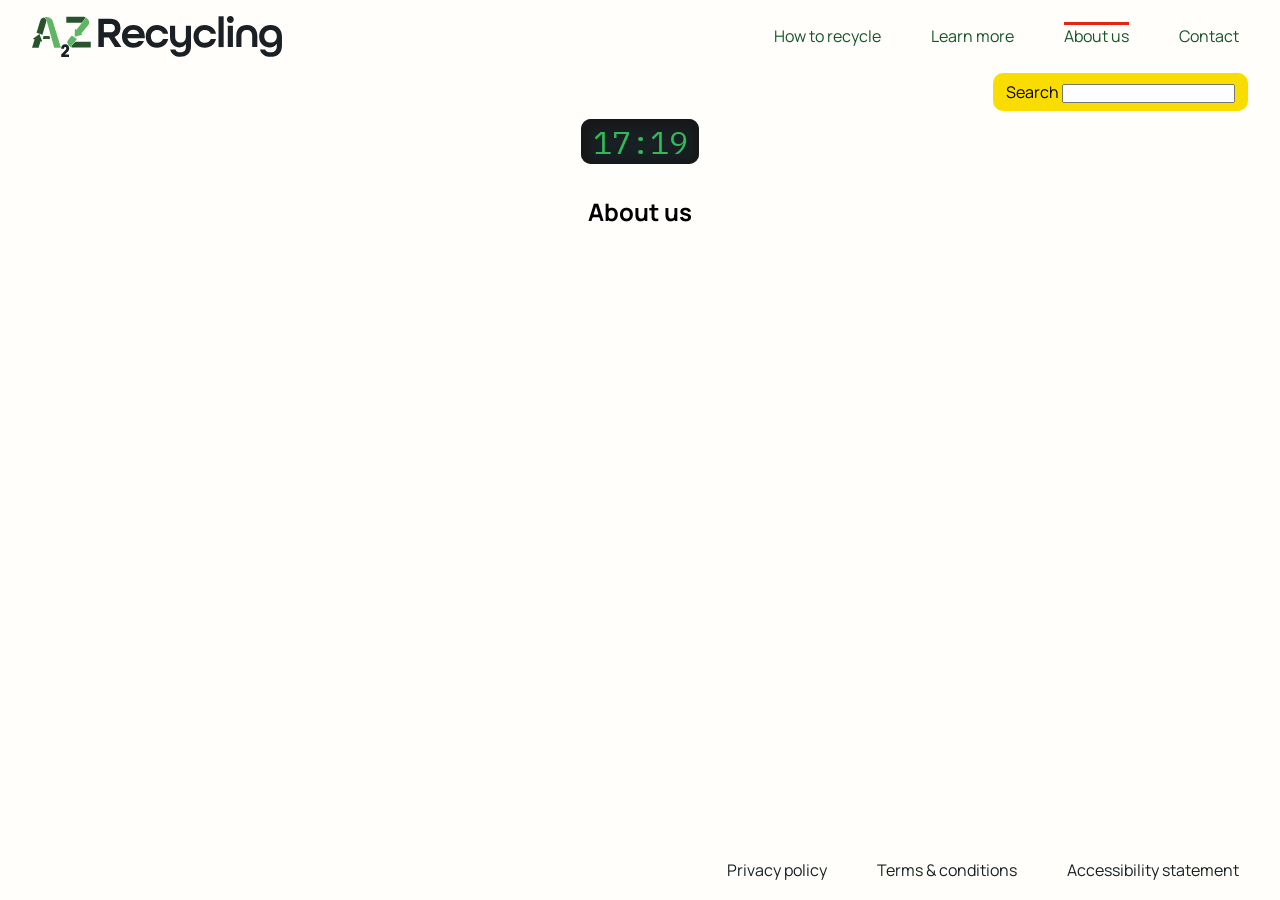
==== about.html @ b49cdeca "initial commit" ====
<!doctype html>
<html lang="en">
  <head>
    <meta charset="UTF-8" />
    <meta name="viewport" content="width=device-width, initial-scale=1.0" />
    <link rel="stylesheet" href="styles.css" />
    <script src="scripts/clock.js" defer></script>
    <script src="scripts/script.js" defer></script>
    <title>A2Z Recycling</title>
  </head>
  <body>
    <nav class="nav-main">
      <a href="index.html">
        <div class="logo-container">
          <img class="logo" src="images/logo.svg" width="300px" />
        </div>
      </a>
      <div id="hamburger">
        <span class="line"></span>
        <span class="line"></span>
        <span class="line"></span>
      </div>

      <div id="hamburger-dropdown" class="hidden">
        <div class="hb-section">
          <h2 class="hb-heading">How to recycle</h2>
          <ul>
            <li class="hb-li"><a href="e-waste.html">e-waste</a></li>
            <li class="hb-li">
              <a href="household.html">Household recycling</a>
            </li>
            <li class="hb-li">
              <a href="business.html">Business recycling</a>
            </li>
          </ul>
        </div>
        <div class="hb-section">
          <h2 class="hb-heading">Learn more</h2>
          <ul>
            <li class="hb-li"><a href="">Events and news</a></li>
            <li class="hb-li">
              <a href="projects.html">Projects and partnerships</a>
            </li>
            <li class="hb-li">
              <a href="resources.html">Educational resources</a>
            </li>
          </ul>
        </div>
        <div class="hb-section">
          <ul>
            <li><a href="about.html" ">About us</a></li>
            <li><a href="contact.html">Contact us</a></li>
          </ul>
        </div>
        <div class="hb-section pp">
          <ul>
            <li><a href="privacy.html">Privacy policy</a></li>
            <li>
              <a href="accessibility.html">Accessibility statement</a>
            </li>
            <li>
              <a href="termsandconditions.html">Terms and conditions</a>
            </li>
          </ul>
        </div>
      </div>

      <ul class="nav-items">
        <li>
          <a href="" class="nav-info">How to recycle</a>
          <div id="howTo" class="nav-dropdown hidden">
            <ul class="nav-dropdown-list" id="dd">
              <li><a href="e-waste.html">e-waste</a></li>
              <li><a href="household.html">Household recycling</a></li>
              <li><a href="business.html">Business recycling</a></li>
            </ul>
          </div>
        </li>
        <li>
          <a href="" class="nav-info">Learn more</a>
          <div id="learnMore" class="nav-dropdown hidden">
            <ul class="nav-dropdown-list">
              <li><a href="events.html">Events and news</a></li>
              <li>
                <a href="projects.html">Projects and partnerships</a>
              </li>
              <li><a href="resources.html">Educational resources</a></li>
            </ul>
          </div>
        </li>
        <li><a href="about.html" class="current-page">About us</a></li>
        <li><a href="contact.html">Contact</a></li>
      </ul>
    </nav>

    <div class="top-components">
      <div class="clock-container">
        <span id="clock">00:00 </span>
      </div>
      <div class="search-container">
        <form>
          <label for="search">Search</label>
          <input type="text" id="search" value="" name="search" />
        </form>
      </div>
    </div>

    <main>
      <section class="section-main section-about">
        <h1>About us</h1>
      </section>
    </main>
    <nav class="nav-footer">
      <ul class="nav-items">
        <li><a href="privacy.html">Privacy policy</a></li>
        <li><a href="termsandconditions.html">Terms & conditions</a></li>
        <li><a href="accessibility.html">Accessibility statement</a></li>
      </ul>
    </nav>
  </body>
</html>
---- styles.css ----
/* ibm-plex-mono-regular - latin */
@font-face {
  font-display: swap; /* Check https://developer.mozilla.org/en-US/docs/Web/CSS/@font-face/font-display for other options. */
  font-family: "IBM Plex Mono";
  font-style: normal;
  font-weight: 400;
  src: url("../fonts/ibm-plex-mono-v20-latin-regular.woff2") format("woff2"); /* Chrome 36+, Opera 23+, Firefox 39+, Safari 12+, iOS 10+ */
}
/* ibm-plex-mono-500 - latin */
@font-face {
  font-display: swap; /* Check https://developer.mozilla.org/en-US/docs/Web/CSS/@font-face/font-display for other options. */
  font-family: "IBM Plex Mono";
  font-style: normal;
  font-weight: 500;
  src: url("../fonts/ibm-plex-mono-v20-latin-500.woff2") format("woff2"); /* Chrome 36+, Opera 23+, Firefox 39+, Safari 12+, iOS 10+ */
}

/* manrope-regular - latin */
@font-face {
  font-display: swap; /* Check https://developer.mozilla.org/en-US/docs/Web/CSS/@font-face/font-display for other options. */
  font-family: "Manrope";
  font-style: normal;
  font-weight: 400;
  src: url("../fonts/manrope-v20-latin-regular.woff2") format("woff2"); /* Chrome 36+, Opera 23+, Firefox 39+, Safari 12+, iOS 10+ */
}

/* manrope-500 - latin */
@font-face {
  font-display: swap; /* Check https://developer.mozilla.org/en-US/docs/Web/CSS/@font-face/font-display for other options. */
  font-family: "Manrope";
  font-style: normal;
  font-weight: 500;
  src: url("../fonts/manrope-v20-latin-500.woff2") format("woff2"); /* Chrome 36+, Opera 23+, Firefox 39+, Safari 12+, iOS 10+ */
}

/* manrope-600 - latin */
@font-face {
  font-display: swap; /* Check https://developer.mozilla.org/en-US/docs/Web/CSS/@font-face/font-display for other options. */
  font-family: "Manrope";
  font-style: normal;
  font-weight: 600;
  src: url("../fonts/manrope-v20-latin-600.woff2") format("woff2"); /* Chrome 36+, Opera 23+, Firefox 39+, Safari 12+, iOS 10+ */
}

/* manrope-700 - latin */
@font-face {
  font-display: swap; /* Check https://developer.mozilla.org/en-US/docs/Web/CSS/@font-face/font-display for other options. */
  font-family: "Manrope";
  font-style: normal;
  font-weight: 700;
  src: url("../fonts/manrope-v20-latin-700.woff2") format("woff2"); /* Chrome 36+, Opera 23+, Firefox 39+, Safari 12+, iOS 10+ */
}

/* manrope-800 - latin */
@font-face {
  font-display: swap; /* Check https://developer.mozilla.org/en-US/docs/Web/CSS/@font-face/font-display for other options. */
  font-family: "Manrope";
  font-style: normal;
  font-weight: 800;
  src: url("../fonts/manrope-v20-latin-800.woff2") format("woff2"); /* Chrome 36+, Opera 23+, Firefox 39+, Safari 12+, iOS 10+ */
}
/* * {
  border: 1px solid red;
} */

:root {
  --color-brand: #1b6530;
  --color-brand-darker: #165428;
  --color-1: #32b959;
  --color-2: #e62412;
  --color-3: #fadd00;
  --color-bg: #fffefa;

  --color-grey-1: #f0f6f5;
  --color-grey-2: #dde7e6;
  --color-grey-3: #b9c6c5;
  --color-grey-4: #8fa3a1;
  --color-grey-5: #4d5b5a;
  --color-grey-6: #182024;

  --box-shadow: #4d5b5a 3px 3px 10px;
}
* {
  margin: 0;
  padding: 0;
  box-sizing: border-box;
}
html {
  overflow-y: scroll;
}
main {
  flex: 1;
}
body {
  display: flex;
  flex-direction: column;
  margin: 0;
  padding: 0;
  font-family:
    "Manrope",
    system-ui,
    -apple-system,
    BlinkMacSystemFont,
    "Segoe UI",
    Roboto,
    Oxygen,
    Ubuntu,
    Cantarell,
    "Open Sans",
    "Helvetica Neue",
    sans-serif;
  background-color: var(--color-bg);
  min-height: 100vh;
}
img {
  display: block;
  max-width: 100%;
}
a {
  text-decoration: none;
}
.nav-items li {
  padding: 0.1rem 0.5rem;
  border: 0.5px solid var(--color-bg);
}
.nav-items li:hover {
  /* transform: translateY(3px); */
  border: 0.5px solid var(--color-1);
  background-color: var(--color-3);
  border-radius: 5px;
}

/* main navigation */
.logo-container {
  max-width: 250px;
}
.nav-items {
  min-width: fit-content;
  color: var(--color-brand-darker);
  margin: 0;
  display: flex;
  list-style-type: none;
  gap: 2rem;
}
.current-page {
  border-top: 3px solid var(--color-2);
}
.nav-main,
.nav-footer {
  align-items: center;
}
.nav-main .nav-items {
  display: none;
}
.nav-main .nav-items a {
  color: var(--color-brand-darker);
}
.nav-dropdown {
  border: 1px solid var(--color-1);
  background-color: #ffffff;
  position: absolute;
  z-index: 999;
  border-radius: 15px;
}
.nav-dropdown-list {
  list-style-type: none;
  padding: 1rem;
  display: flex;
  flex-direction: column;
  gap: 0.25rem;
}
.hidden {
  display: none;
}

/* hamburger menu */
#hamburger {
  display: flex;
  flex-direction: column;
  width: 40px;
  gap: 6px;
  z-index: 9999;
}
#hamburger-dropdown {
  position: absolute;
  top: 0;
  right: 0;
  background-color: #ffffff;
  z-index: 999;
  border: 1px solid var(--color-1);
  border-radius: 15px;
  padding: 2rem;
  padding-top: 4rem;
  box-shadow: var(--box-shadow);
}
.hb-section {
  margin-bottom: 2rem;
  border-bottom: 0.5px solid var(--color-grey-6);
  padding-bottom: 2rem;
}
.hb-section li {
  list-style-type: none;
  padding: 0;
  margin: 0;
}
.hb-section ul {
  padding: 0;
  margin: 0;
}
.pp {
  border-bottom: none;
  padding-bottom: 0;
}
.line {
  height: 5px;
  background-color: var(--color-brand-darker);
  border-radius: 5px;
}

/* clock and search */
.top-components {
  display: flex;
  justify-content: center;
}
#clock {
  color: var(--color-1);
  font-size: 2rem;
  background-color: var(--color-grey-6);
  padding: 0.1rem 0.7rem;
  border-radius: 10px;
  box-shadow: inset 2px 2px 10px 6px rgb(23, 23, 24);
  font-family: "IBM Plex Mono", "Courier New", Courier, monospace;
}
.clock-container {
  margin-top: 3rem;
  margin-bottom: 2rem;
}
.search-container {
  position: absolute;
  right: 2rem;
  background-color: var(--color-3);
  padding: 0.5rem 0.8rem;
  border-radius: 10px;
  min-width: 13rem;
}

/* home page */
.section-home {
  text-align: center;
  padding: 0 2rem;
  padding-bottom: 4rem;
}
.tagline {
  margin-bottom: 2rem;
}
.grid-container-home {
  display: grid;
  gap: 2rem;
  max-width: 60rem;
  grid-template-columns: repeat(auto-fit, minmax(250px, 1fr));
  margin-top: 2rem;
  margin: 0 auto;
}
.card-home {
  background-color: #ffffff;
  width: 100%;
  min-height: 13rem;
  display: flex;
  justify-content: center;
  align-items: center;
  text-align: center;
  border: 1px solid var(--color-1);
  border-radius: 15px;
}
.card-active {
  background-color: var(--color-3);
}
.card-home > :first-child {
  font-size: 1.1rem;
  color: var(--color-brand-darker);
}
.nav-main {
  display: flex;
  justify-content: space-between;
  padding: 1rem 2rem;
}
/* pages */
.section-main h1 {
  text-align: center;
}

/* footer */
.nav-footer {
  align-self: flex-end;
  padding: 1rem 2rem;
}
.nav-footer .nav-items a {
  color: var(--color-grey-6);
}

/* media queries */
@media screen and (min-width: 820px) {
  .nav-main .nav-items {
    display: flex;
  }
  #hamburger {
    display: none;
  }
  #hamburger-dropdown {
    display: none;
  }
}
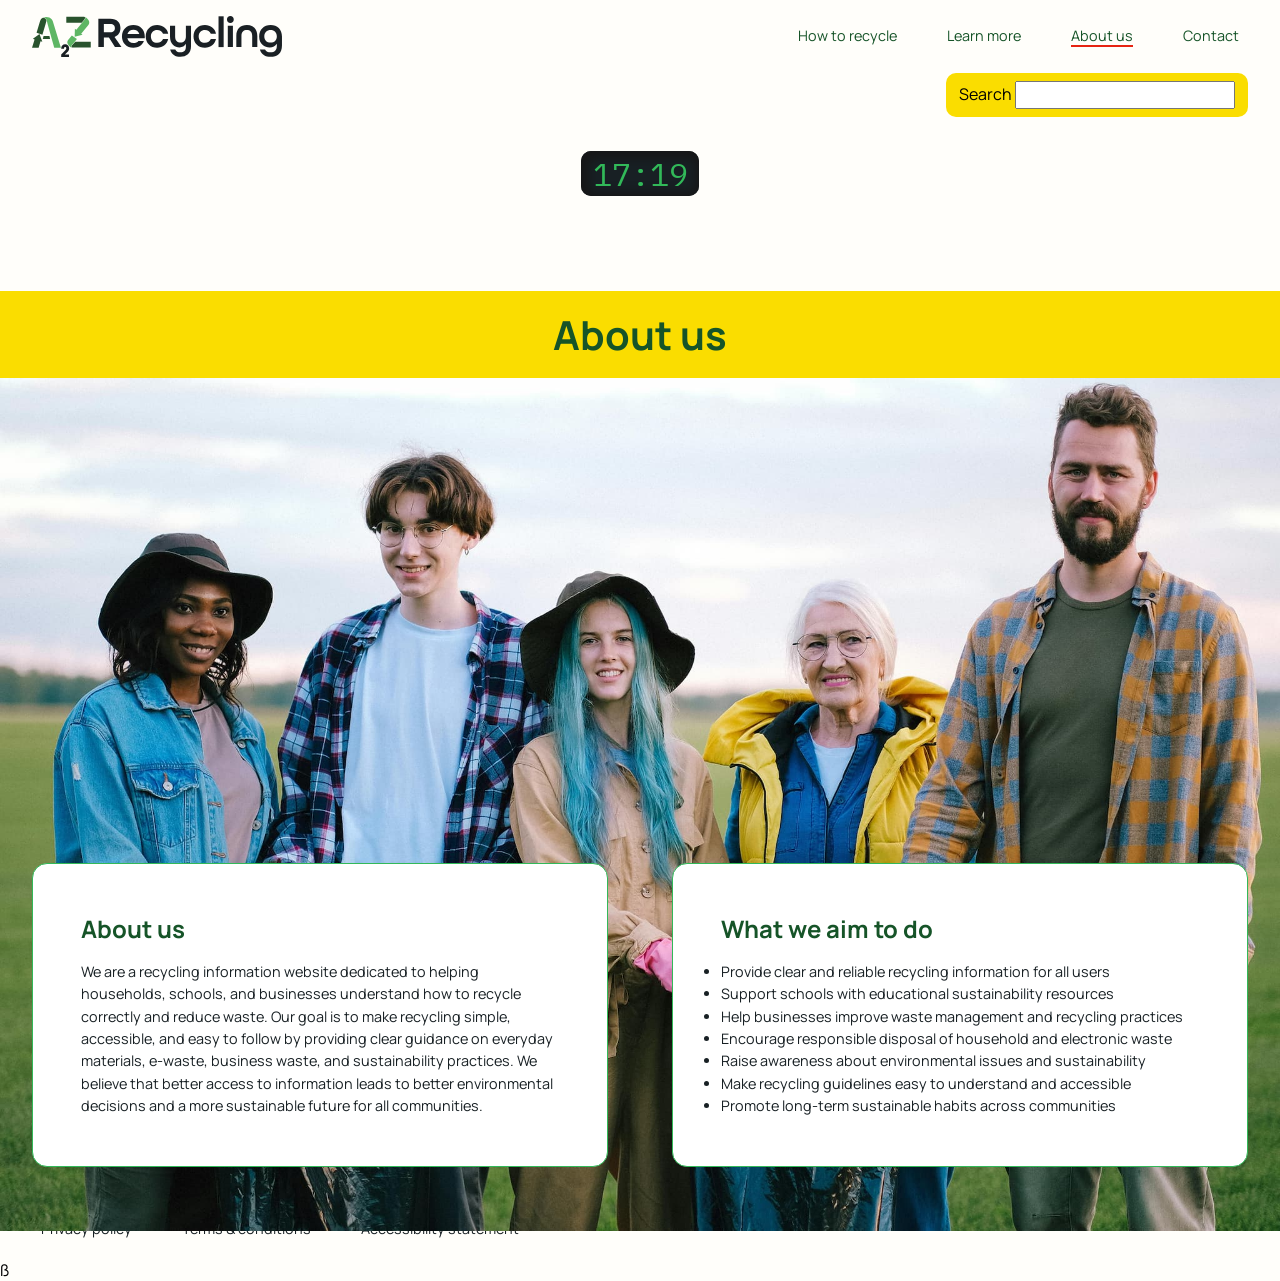
==== commit 48a81713: "Add content, style, layout and animation" ====
--- a/about.html
+++ b/about.html
@@ -37,7 +37,7 @@
         <div class="hb-section">
           <h2 class="hb-heading">Learn more</h2>
           <ul>
-            <li class="hb-li"><a href="">Events and news</a></li>
+            <li class="hb-li"><a href="events.html">Events and news</a></li>
             <li class="hb-li">
               <a href="projects.html">Projects and partnerships</a>
             </li>
@@ -48,7 +48,7 @@
         </div>
         <div class="hb-section">
           <ul>
-            <li><a href="about.html" ">About us</a></li>
+            <li><a href="about.html" class="current-page">About us</a></li>
             <li><a href="contact.html">Contact us</a></li>
           </ul>
         </div>
@@ -107,7 +107,82 @@
 
     <main>
       <section class="section-main section-about">
+        <div class="conveyer-animation">
+          <div class="conv-bottle b1"></div>
+          <div class="conv-bottle b2"></div>
+          <div class="conv-bottle b3"></div>
+          <div class="conv-bottle b4"></div>
+          <div class="conv-bottle b5"></div>
+          <div class="conv-bottle b6"></div>
+          <div class="conv-bottle b1"></div>
+          <div class="conv-bottle b2"></div>
+          <div class="conv-bottle b4"></div>
+          <div class="conv-bottle b1"></div>
+          <div class="conv-bottle b1"></div>
+          <div class="conv-bottle b2"></div>
+          <div class="conv-bottle b3"></div>
+          <div class="conv-bottle b4"></div>
+          <div class="conv-bottle b5"></div>
+          <div class="conv-a2z"></div>
+        </div>
+
         <h1>About us</h1>
+
+        <div class="img-section-container image-about-us">
+          <img
+            src="images/about.jpg"
+            class="img-section"
+            width="800px"
+            height="533px"
+            alt="A woman doing some recycling."
+          />
+        </div>
+        <div class="layout-2col">
+          <div class="col1 col1-infomational">
+            <div class="article text-box about-us">
+              <h2>About us</h2>
+              <p>
+                We are a recycling information website dedicated to helping
+                households, schools, and businesses understand how to recycle
+                correctly and reduce waste. Our goal is to make recycling
+                simple, accessible, and easy to follow by providing clear
+                guidance on everyday materials, e-waste, business waste, and
+                sustainability practices. We believe that better access to
+                information leads to better environmental decisions and a more
+                sustainable future for all communities.
+              </p>
+            </div>
+          </div>
+
+          <div class="col2">
+            <div class="text-box article about-us">
+              <h2>What we aim to do</h2>
+              <ul>
+                <li>
+                  Provide clear and reliable recycling information for all users
+                </li>
+                <li>
+                  Support schools with educational sustainability resources
+                </li>
+                <li>
+                  Help businesses improve waste management and recycling
+                  practices
+                </li>
+                <li>
+                  Encourage responsible disposal of household and electronic
+                  waste
+                </li>
+                <li>
+                  Raise awareness about environmental issues and sustainability
+                </li>
+                <li>
+                  Make recycling guidelines easy to understand and accessible
+                </li>
+                <li>Promote long-term sustainable habits across communities</li>
+              </ul>
+            </div>
+          </div>
+        </div>
       </section>
     </main>
     <nav class="nav-footer">
@@ -119,3 +194,4 @@
     </nav>
   </body>
 </html>
+ß
--- a/styles.css
+++ b/styles.css
@@ -71,6 +71,10 @@
   --color-3: #fadd00;
   --color-bg: #fffefa;
 
+  --color-bin_green: color-mix(in srgb, var(--color-1), transparent 70%);
+  --color-bin-red: color-mix(in srgb, var(--color-2), transparent 70%);
+  --color-bin-yellow: color-mix(in srgb, var(--color-3), transparent 70%);
+
   --color-grey-1: #f0f6f5;
   --color-grey-2: #dde7e6;
   --color-grey-3: #b9c6c5;
@@ -90,8 +94,11 @@
 }
 main {
   flex: 1;
+  position: relative;
+  --fall-distance: 600px; /*fallback*/
 }
 body {
+  position: relative;
   display: flex;
   flex-direction: column;
   margin: 0;
@@ -111,7 +118,9 @@
     sans-serif;
   background-color: var(--color-bg);
   min-height: 100vh;
-}
+  overflow: hidden;
+}
+
 img {
   display: block;
   max-width: 100%;
@@ -119,12 +128,17 @@
 a {
   text-decoration: none;
 }
+p,
+li {
+  font-size: 0.9rem;
+  line-height: 1.4rem;
+  color: var(--color-grey-6);
+}
 .nav-items li {
   padding: 0.1rem 0.5rem;
   border: 0.5px solid var(--color-bg);
 }
 .nav-items li:hover {
-  /* transform: translateY(3px); */
   border: 0.5px solid var(--color-1);
   background-color: var(--color-3);
   border-radius: 5px;
@@ -143,7 +157,7 @@
   gap: 2rem;
 }
 .current-page {
-  border-top: 3px solid var(--color-2);
+  border-bottom: 2px solid var(--color-2);
 }
 .nav-main,
 .nav-footer {
@@ -203,9 +217,16 @@
   padding: 0;
   margin: 0;
 }
+.hb-section a {
+  color: var(--color-brand-darker);
+}
 .hb-section ul {
+  display: flex;
+  flex-direction: column;
+  gap: 0.5rem;
   padding: 0;
   margin: 0;
+  margin-top: 0.6rem;
 }
 .pp {
   border-bottom: none;
@@ -232,7 +253,7 @@
   font-family: "IBM Plex Mono", "Courier New", Courier, monospace;
 }
 .clock-container {
-  margin-top: 3rem;
+  margin-top: 5rem;
   margin-bottom: 2rem;
 }
 .search-container {
@@ -243,11 +264,14 @@
   border-radius: 10px;
   min-width: 13rem;
 }
+#search {
+  padding: 0.2rem 0.5rem;
+  font-size: 1rem;
+  color: var(--color-grey-6);
+}
 
 /* home page */
 .section-home {
-  text-align: center;
-  padding: 0 2rem;
   padding-bottom: 4rem;
 }
 .tagline {
@@ -271,6 +295,7 @@
   text-align: center;
   border: 1px solid var(--color-1);
   border-radius: 15px;
+  z-index: 9999;
 }
 .card-active {
   background-color: var(--color-3);
@@ -284,19 +309,289 @@
   justify-content: space-between;
   padding: 1rem 2rem;
 }
-/* pages */
+/* PAGES */
+
+.layout-2col {
+  display: grid;
+  gap: 4rem;
+  grid-template-columns: repeat(auto-fit, minmax(365px, 1fr));
+  padding: 2rem;
+}
 .section-main h1 {
+  color: var(--color-brand-darker);
   text-align: center;
+  font-size: 2.5rem;
+  background-color: var(--color-3);
+  padding: 1rem;
+  margin-bottom: 2rem;
+}
+.layout-2col h2 {
+  margin-bottom: 1rem;
+  color: var(--color-brand-darker);
+}
+.text-block {
+  display: flex;
+  flex-direction: column;
+  gap: 1rem;
+  margin-top: 2rem;
+}
+.img-section-container {
+  max-width: 100%;
+}
+.img-section {
+  width: 100%;
+  height: auto;
+}
+.text-under-image {
+  display: flex;
+  flex-direction: column;
+  gap: 2rem;
+  margin-top: 1rem;
+}
+.text-under-image h2 {
+  margin-top: 2rem;
+  margin-bottom: 0;
+}
+.text-under-image li {
+  line-height: 1.5rem;
+}
+.text-under-image ul {
+  padding: 0 2rem;
+}
+.text-box {
+  padding: 1.5rem;
+  border-radius: 15px;
+  background-color: #ffffff;
+}
+.text-box h3 {
+  color: var(--color-brand-darker);
+}
+.article {
+  border: 1px solid var(--color-1);
+}
+.col-articles {
+  display: flex;
+  flex-direction: column;
+  gap: 1rem;
+}
+
+/* household recycling */
+.bin-gallery {
+  display: flex;
+  flex-direction: row;
+  justify-content: space-between;
+  margin-top: 2rem;
+}
+.image-bin-container {
+  max-width: 200px;
+  height: auto;
+}
+.image-bin {
+  width: 100%;
+  height: auto;
+}
+.red-bin-text-container {
+  border: 2px solid var(--color-2);
+}
+.yellow-bin-text-container {
+  border: 2px solid var(--color-3);
+}
+.green-bin-text-container {
+  border: 2px solid var(--color-1);
+}
+.waste-type {
+  margin-bottom: 0.5rem;
+  font-size: 1.1rem;
+  color: var(--color-grey-6);
+}
+.bin-item {
+  list-style-type: none;
+  margin-bottom: 0.2rem;
+  padding: 0.2rem 2rem;
+  border-radius: 5px;
+}
+.bin-red {
+  background-color: var(--color-bin-red);
+}
+.bin-yellow {
+  background-color: var(--color-bin-yellow);
+}
+.bin-green {
+  background-color: var(--color-bin_green);
+}
+
+/* about us */
+.about-us,
+.contact-us {
+  height: 100%;
+  padding: 3rem;
+}
+.image-about-us,
+.image-contact-us {
+  /* height: 25rem; */
+  margin-top: -2rem;
+}
+.section-about .layout-2col {
+  margin-top: -10rem;
+}
+.section-contact .layout-2col {
+  margin-top: -4rem;
+}
+
+/* contact */
+
+.image-contact img {
+  object-fit: cover;
+}
+.contact-form {
+  display: flex;
+  flex-direction: column;
+}
+.contact-form div {
+  display: flex;
+  flex-direction: column;
+  gap: 0.5rem;
+}
+.contact-form textarea {
+  height: 6rem;
+  resize: none;
+}
+.contact-form textarea,
+.contact-form input {
+  padding: 0.3rem;
+  color: var(--color-grey-6);
+  border: 0.5px solid var(--color-grey-4);
+  border-radius: 5px;
+  background-color: var(--color-grey-1);
+}
+
+/* document pages */
+.document {
+  margin: 2rem;
+  margin-bottom: 6rem;
+  display: flex;
+  flex-direction: column;
+  gap: 1rem;
+  align-items: center;
+  margin-top: 4rem;
+  color: var(--color-brand-darker);
+}
+.document div {
+  max-width: 46rem;
+}
+.document h2 {
+  margin-bottom: 1rem;
 }
 
 /* footer */
 .nav-footer {
-  align-self: flex-end;
+  width: 100%;
   padding: 1rem 2rem;
+  border-top: 0.5px solid var(--color-1);
+  background-color: var(--color-bg);
 }
 .nav-footer .nav-items a {
   color: var(--color-grey-6);
 }
+
+/* ANIMATION */
+
+/* big bottle styles */
+.cls-1 {
+  fill: #1b6530;
+}
+.cls-2 {
+  fill: #264e2c;
+}
+.cls-3 {
+  fill: #32653a;
+}
+.cls-4 {
+  fill: #165428;
+}
+
+/* bottle animation */
+#container {
+  position: absolute;
+  width: 300px;
+  height: 300px;
+  z-index: -999;
+}
+.bottle {
+  position: absolute;
+  background-image: url("images/bottle.svg");
+  background-repeat: no-repeat;
+  top: -400px;
+  left: 50%;
+  width: 100%;
+  height: 100%;
+  transform: translateX(-50%);
+  animation: fall 0.7s linear 1 forwards;
+  animation-iteration-count: 1;
+  z-index: -999;
+}
+
+@keyframes fall {
+  from {
+    transform: translate(-50%, -100px);
+  }
+  to {
+    transform: translate(-50%, calc(100vh + 20px));
+  }
+}
+
+/* conveyer bottles  */
+.conveyer-animation {
+  display: flex;
+  position: relative;
+  min-width: fit-content;
+  animation: conveyer 25s linear 1 forwards;
+  animation-iteration-count: infinite;
+}
+.conv-bottle {
+  position: relative;
+  background-image: url("images/bottle.svg");
+  background-repeat: no-repeat;
+  width: 4rem;
+  height: 4rem;
+  top: 0;
+}
+.b1 {
+  transform: translateY(-0.2rem) rotate(-22deg);
+}
+.b2 {
+  transform: translateY(0.7rem) rotate(-112deg);
+}
+.b3 {
+  transform: translateY(-0.2rem) translateX(-1.1rem) rotate(-80deg);
+}
+.b4 {
+  transform: translateY(-0.3rem) rotate(-24deg);
+}
+.b5 {
+  transform: translateY(2rem) rotate(63deg);
+}
+.b6 {
+  transform: translateX(2.4rem) translateY(0.5rem) rotate(20deg);
+}
+.conv-a2z {
+  position: relative;
+  background-image: url("images/a2z.svg");
+  background-repeat: no-repeat;
+  width: 6rem;
+  height: 4rem;
+  top: 1.1rem;
+}
+
+@keyframes conveyer {
+  from {
+    transform: translateX(-100%);
+  }
+  to {
+    transform: translateX(100%);
+  }
+}
+/* border: 1px solid black; */
 
 /* media queries */
 @media screen and (min-width: 820px) {
@@ -310,3 +605,16 @@
     display: none;
   }
 }
+
+@media screen and (min-width: 871px) {
+  .bin-list {
+    max-height: 120vh;
+    overflow: scroll;
+  }
+  .section-about .layout-2col {
+    margin-top: -25rem;
+  }
+  .section-contact .layout-2col {
+    margin-top: -6rem;
+  }
+}
